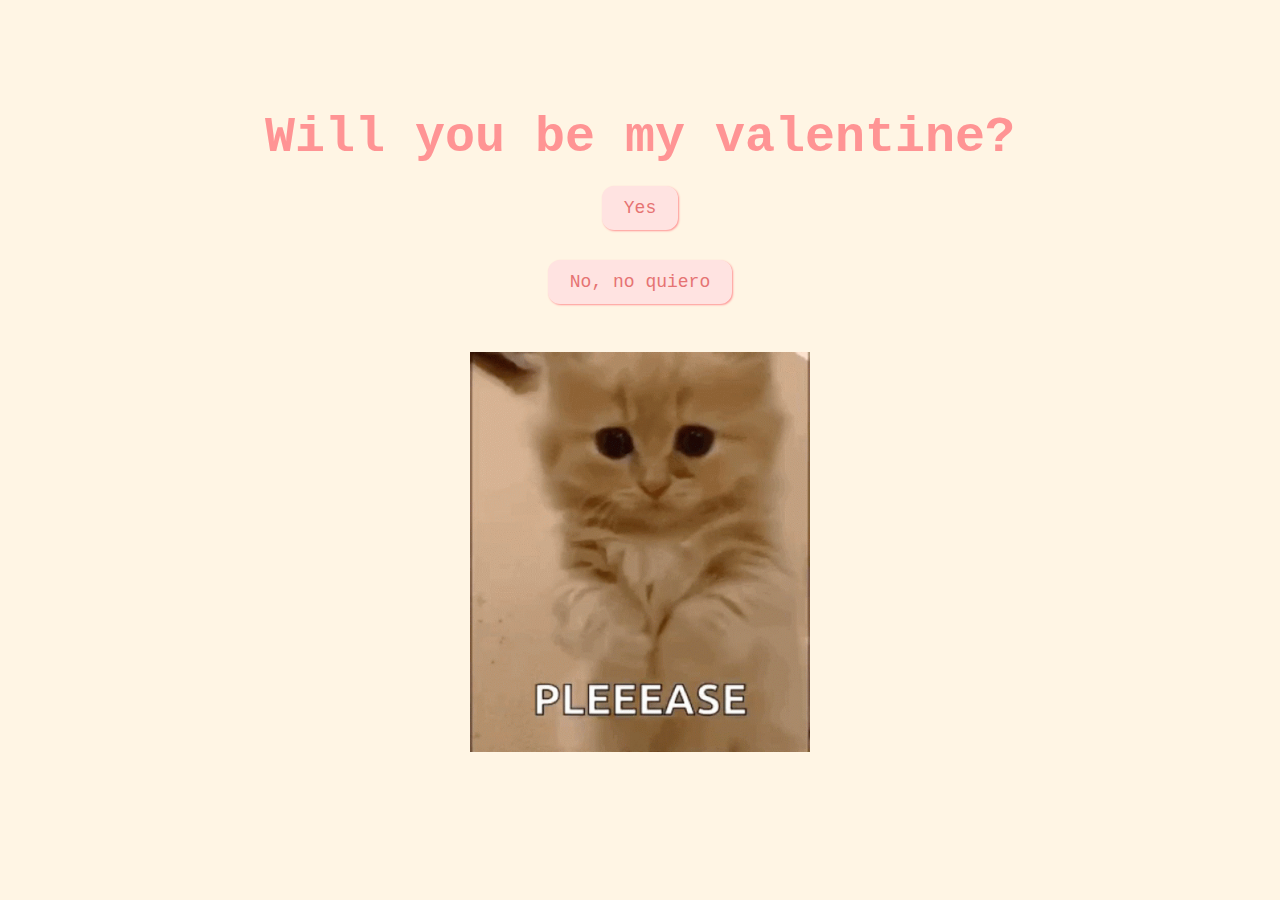
==== index.html @ 39ab2339 "subir archivos iniciales" ====
<!DOCTYPE html>
<html lang="en">
  <head>
    <meta charset="UTF-8" />
    <meta name="viewport" content="width=device-width, initial-scale=1.0" />
    <title>Be My Valentine</title>
    <link rel="stylesheet" href="css/valentine.css" />
  </head>
  <body>
    <div id="valentineQuestion"><b>Will you be my valentine?</b></div>
    <button class="answerButton" onclick="location.href='thankyou.html'">
      Yes
    </button>
    <button class="answerButton" id="noButton">No, no quiero</button>
    <br />
    <img src="cat.gif" alt="cat asking question" class="responsive" />

    <script>
      document
        .getElementById("noButton")
        .addEventListener("click", function () {
          var yesButton = document.querySelector(
            'button[onclick*="thankyou.html"]'
          );
          var currentFontSize = parseInt(
            window.getComputedStyle(yesButton).fontSize
          );
          yesButton.style.fontSize = currentFontSize + 10 + "px"; // Increase font size by 5px
        });
    </script>
  </body>
</html>
---- css/valentine.css ----
body {
  text-align: center;
  margin-top: 30px;
  font-family: "Courier";
  background-color: #fff5e4;
  color: #ff9494;
  height: 90vh;
  display: flex;
  flex-direction: column;
  justify-content: center;
  align-items: center;
}

img {
  height: 400px;
  width: auto;
  padding: 10px;
}

#valentineQuestion {
  font-size: 50px;
  margin-bottom: 10px;
}
.answerButton {
  padding: 10px 20px;
  font-size: 18px;
  cursor: pointer;
  margin: 10px;
  font-family: "courier";
  margin-bottom: 20px;
  background-color: #ffe3e1;
  color: #e67373;
  border-radius: 12px;
  border: 2px solid #ffe3e1;
  box-shadow: 1px 1px 2px #ff9494;
  transition: 0.3s;
}

.answerButton:hover {
  background-color: #ff9494;
  color: #ffe3e1;
  border: 2px solid #ff9494;
  box-shadow: 1px 1px 2px #ffe3e1;
}
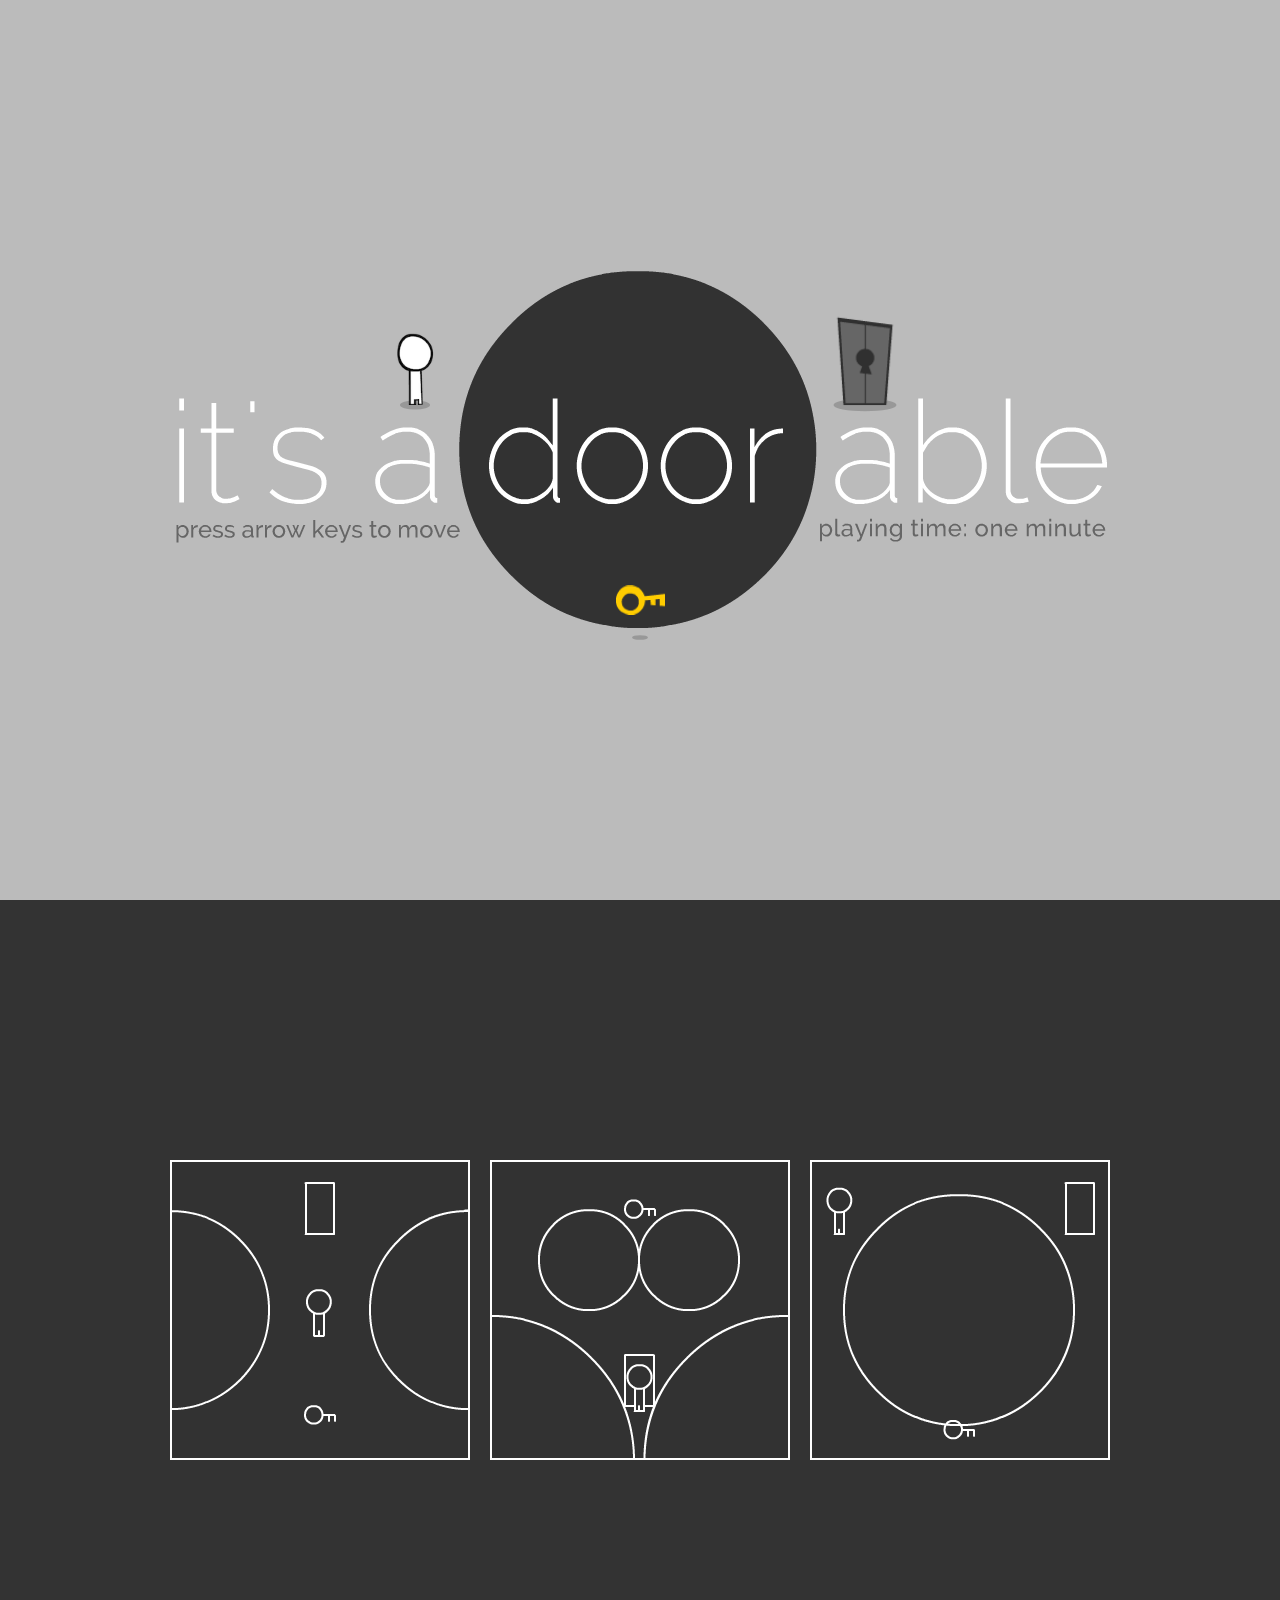
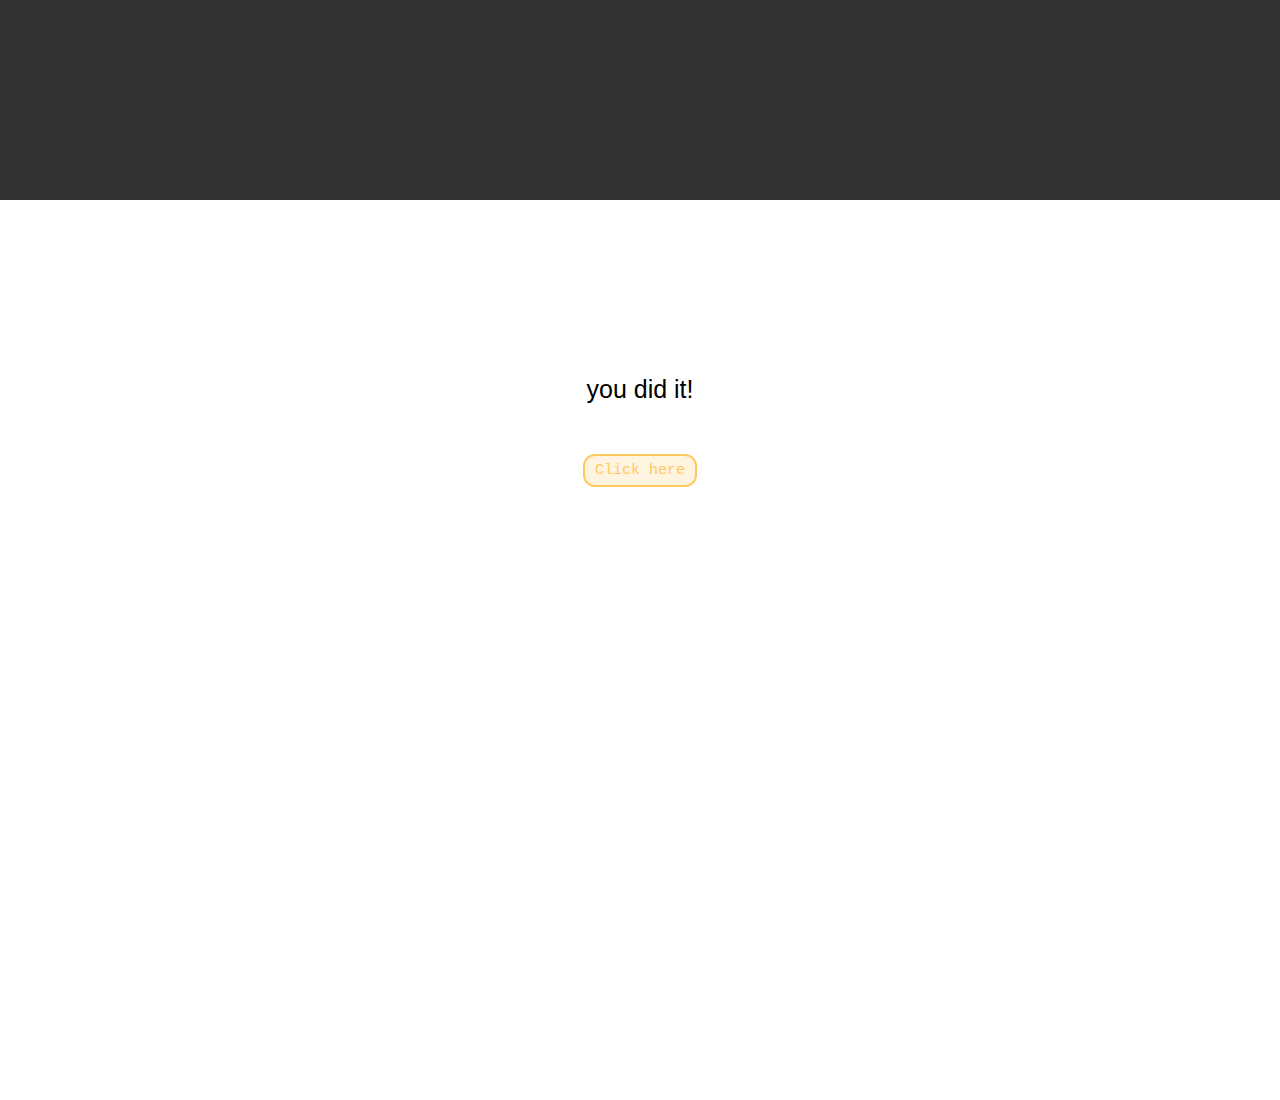
==== commit 3a87fa9f: "integracion juego" ====
--- a/index.html
+++ b/index.html
@@ -1,32 +1,112 @@
-<!DOCTYPE html>
-<html lang="en">
-  <head>
-    <meta charset="UTF-8" />
-    <meta name="viewport" content="width=device-width, initial-scale=1.0" />
-    <title>Be My Valentine</title>
-    <link rel="stylesheet" href="css/valentine.css" />
-  </head>
-  <body>
-    <div id="valentineQuestion"><b>Will you be my valentine?</b></div>
-    <button class="answerButton" onclick="location.href='thankyou.html'">
-      Yes
-    </button>
-    <button class="answerButton" id="noButton">No, no quiero</button>
-    <br />
-    <img src="cat.gif" alt="cat asking question" class="responsive" />
+<!doctype>
+<html>
+<head>
 
-    <script>
-      document
-        .getElementById("noButton")
-        .addEventListener("click", function () {
-          var yesButton = document.querySelector(
-            'button[onclick*="thankyou.html"]'
-          );
-          var currentFontSize = parseInt(
-            window.getComputedStyle(yesButton).fontSize
-          );
-          yesButton.style.fontSize = currentFontSize + 10 + "px"; // Increase font size by 5px
-        });
-    </script>
-  </body>
+	<!-- Place this data between the <head> tags of your website -->
+	<title>it's a(door)able</title>
+	<meta name="description" content="a one-minute minigame."/>
+	<link rel="icon" type="image/png" href="favicon.png">
+
+	<!-- Schema.org markup for Google+ -->
+	<meta itemprop="name" content="it's a(door)able">
+	<meta itemprop="description" content="a one-minute minigame.">
+	<meta itemprop="image" content="http://ncase.me/door/thumbnail.png">
+
+	<!-- Open Graph data -->
+	<meta property="og:title" content="it's a(door)able">
+	<meta property="og:type" content="website">
+	<meta property="og:url" content="http://ncase.me/door/">
+	<meta property="og:image" content="http://ncase.me/door/thumbnail.png">
+	<meta property="og:description" content="a one-minute minigame.">
+	<meta property="og:site_name" content="it's a(door)able">
+
+	<!-- Style -->
+	<link rel="stylesheet" type="text/css" href="css/index.css"> 
+	<style>
+		.noVisible {
+			display: none;
+			visibility: hidden;
+			opacity: 0;
+		}
+		.endText{
+			font-size: 40px;
+			color: #FFC961;
+			text-align: center;
+			margin-top: 20px;
+			margin-bottom: 80px;
+		}
+		.botonPedirCita{
+			padding: 6px 10px;
+			font-size: 15px;
+			cursor: pointer;
+			margin: 10px;
+			margin-top: 50px;
+			font-family: "courier";
+			margin-bottom: 10px;
+			background-color: #fff4e0;
+			color: #FFC961;
+			border-radius: 12px;
+			border: 2px solid #FFC961;
+			transition: 0.3s;
+		}
+		
+		.botonPedirCita:hover{
+			background-color: #FFC961;
+			color: #FFC961;
+  			border: 2px solid #FFC961;
+		}
+	</style>
+</head>
+<body>
+
+	<div id="loading"><div>LOADING</div></div>
+
+	<div id="whole_container">
+
+		<!--span style="display:none"-->
+		<div id="screen_one">
+			<canvas id="canvas_intro"></canvas>
+		</div>
+
+		<div id="screen_two">
+			<div id="canvas_container">
+
+				<canvas id="canvas_1" width="300" height="380"></canvas>
+				<canvas id="canvas_2" width="300" height="380"></canvas>
+				<canvas id="canvas_3" width="300" height="380" style="margin:0"></canvas>
+				
+				<div id="valentines_text"></div>
+				<div id="rewind_text">rewinding...</div>
+				<div id="replay_text">playing back...</div>
+
+			</div>
+		</div>
+		<!--/span-->
+			
+		<div id="screen_three">
+
+			
+
+			<div id="end_container">
+				
+				<div id="end_text">you did it!</div>
+				<div class="noVisible">
+					<input id="your_message" placeholder="(enter lovely message)"></input>
+					<input id="your_link" readonly></input>
+				</div>
+				<button class="botonPedirCita" id="continuarCita" onclick="location.href='comienzo.html'">Click here</button>
+			</div>
+		</div>
+		
+	</div>
+</body>
 </html>
+
+<script src="js/Key.js"></script>
+<script src="js/game.js"></script>
+<script src="js/popup.js"></script>
+<script src="js/soundjs-0.6.0.min.js"></script>
+
+<script>
+//STAGE = 4;
+</script>--- a/css/index.css
+++ b/css/index.css
@@ -0,0 +1,221 @@
+body{
+	margin:0;
+
+	font-family: Helvetica, Arial, sans-serif;
+	font-weight: 100;
+
+	overflow: hidden;
+
+}
+canvas{
+	float:left;
+	margin-right: 20px;
+}
+#whole_container{
+	position: absolute;
+	width: 100%; height: 100%;
+	top:0px;
+	-webkit-transition: top 1s ease-in-out;
+	-moz-transition: top 1s ease-in-out;
+	-ms-transition: top 1s ease-in-out;
+	transition: top 1s ease-in-out;
+}
+#screen_one, #screen_two, #screen_three{
+	width:100%; height:100%;
+	position: relative;
+}
+#screen_one{
+	background-color: #bbb;
+	background-image: url(intro.png);
+	background-repeat: no-repeat;
+	background-position: 50% 50%;
+}
+#screen_two{
+	background:#333;
+}
+#screen_three{
+	background:#fff;
+
+}
+#canvas_container{
+	width:940px;
+	height:380px;
+	position: absolute;
+	margin:auto;
+	top:0; left:0; right:0; bottom:0;
+	background-image: url(levels_bg.png);
+	background-repeat: no-repeat;
+}
+
+#valentines_text, #rewind_text, #replay_text{
+	display: none;
+	position: absolute;
+	bottom:0;
+	width:100%;
+	height:50px;
+	color:#666;
+	font-size: 30px;
+	text-align: center;
+	letter-spacing: 0px;
+
+	-webkit-transition: letter-spacing 5s ease-out;
+	-moz-transition: letter-spacing 5s ease-out;
+	-ms-transition: letter-spacing 5s ease-out;
+	transition: letter-spacing 5s ease-out;
+
+}
+#rewind_text, #replay_text{
+	color: #ccc;
+	letter-spacing: 2px;
+	/*text-align: left;*/
+}
+#end_container{
+	width: 800px;
+	height: 550px;
+	margin: auto;
+	position: absolute;
+	top: 0;
+	bottom: 0;
+	left: 0;
+	right: 0;
+	font-size: 25px;
+
+	text-align: center;
+}
+#support{
+	font-size: 30px;
+	color:#fff;
+	background:#ff7f29;
+	padding: 10px;
+	width:320px;
+	border-radius: 10px;
+	margin: 10px auto;
+	cursor: pointer;
+
+	position: relative;
+	top: 0px;
+
+	text-decoration: none;
+	
+	-webkit-transition: all 0.1s ease-out;
+	-moz-transition: all 0.1s ease-out;
+	-ms-transition: all 0.1s ease-out;
+	transition: all 0.1s ease-out;
+
+}
+#support:hover{
+	background: #ffce87;
+	top: -3px;
+}
+input#your_message{
+	display: block;
+	width: 100%;
+	font-size: 30px;
+	padding: 5px;
+	border: 2px solid #ddd;
+	margin: 5px 0 40px 0;
+
+	color: #666;
+	padding-top: 8px;
+
+	font-family: Helvetica, Arial, sans-serif;
+	font-weight: 100;
+
+	text-align: center;
+}
+input#your_link{
+	display: block;
+	width: 100%;
+	font-size: 15px;
+	padding: 5px;
+	background: #ddd;
+	border:none;
+	margin: 5px 0 40px 0;
+
+	color: #666;
+
+	font-family: Helvetica, Arial, sans-serif;
+	font-weight: 100;
+
+	text-align: center;
+}
+#share{
+	width:330px;
+	margin:5px auto;
+	height:50px;
+	margin-bottom: 30px;
+}
+#share > div{
+	float: left;
+	width: 50px; height: 50px;
+	margin-right: 5px;
+
+	opacity: 0.25;
+	position: relative;
+	top:0;
+	cursor: pointer;
+
+	-webkit-transition: all 0.1s ease-out;
+	-moz-transition: all 0.1s ease-out;
+	-ms-transition: all 0.1s ease-out;
+	transition: all 0.1s ease-out;
+
+}
+#share > div:hover{
+	opacity: 0.7;
+	top:-3px;
+}
+#share_facebook{
+	background: url(../icons/facebook.png);
+}
+#share_twitter{
+	background: url(../icons/twitter.png);
+}
+#share_plus{
+	background: url(../icons/plus.png);
+}
+#share_tumblr{
+	background: url(../icons/tumblr.png);
+}
+#share_reddit{
+	background: url(../icons/reddit.png);
+}
+#share_stumbleupon{
+	background: url(../icons/stumbleupon.png);
+	margin-right: 0px;
+}
+#bottom{
+	font-size: 17px;
+	position: absolute;
+	bottom: 10px;
+	right: 10px;
+	color: #999;
+}
+#bottom a{
+	color: #aaa;
+}
+#bottom a:hover{
+	color: #ccc;
+}
+
+#loading{
+	position: fixed;
+	top:0; left:0;
+
+	width:100%;
+	height: 100%;
+
+	background: #333;
+	color: #fff;
+	font-size: 30px;
+	letter-spacing: 5px;
+	text-align:center;
+
+	z-index: 1;
+}
+#loading > div{
+	position: absolute;
+	margin: auto;
+	top:0; left:0; right:0; bottom:0;
+	width:100%; height:50px;
+}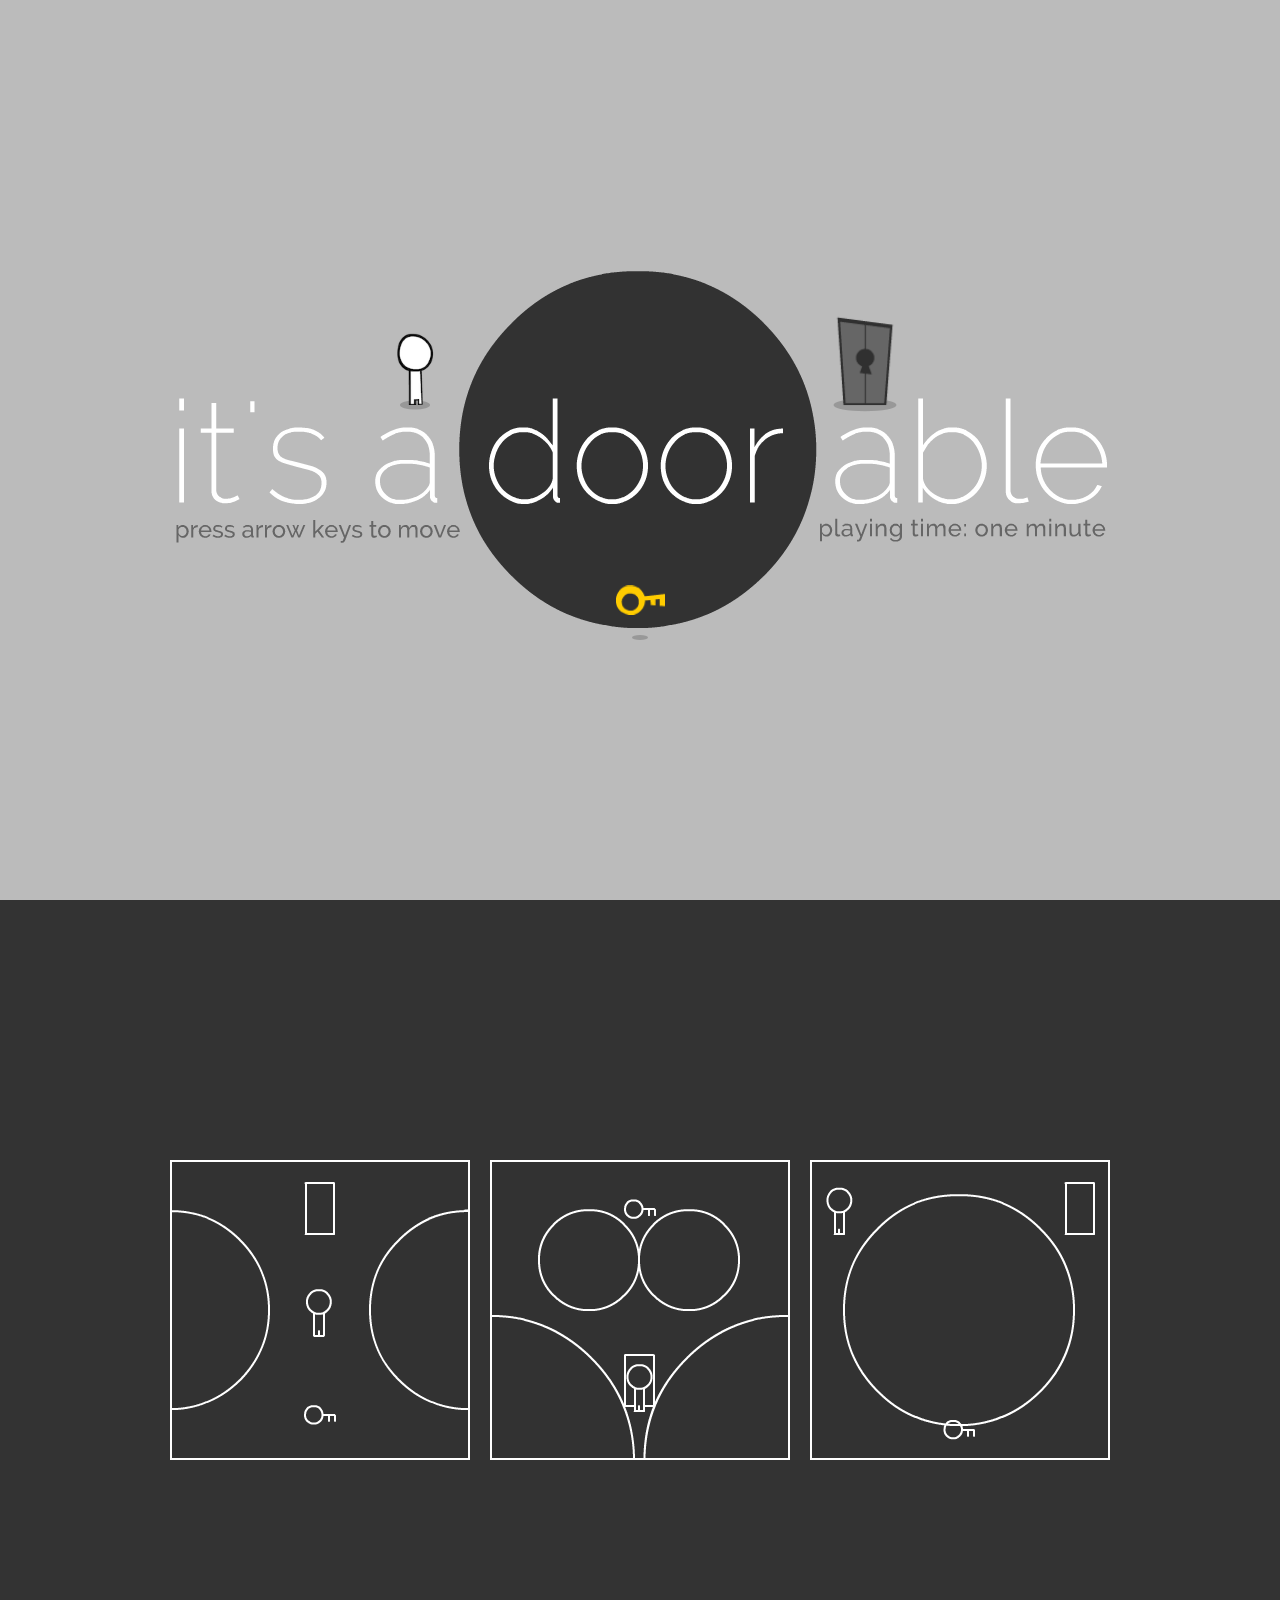
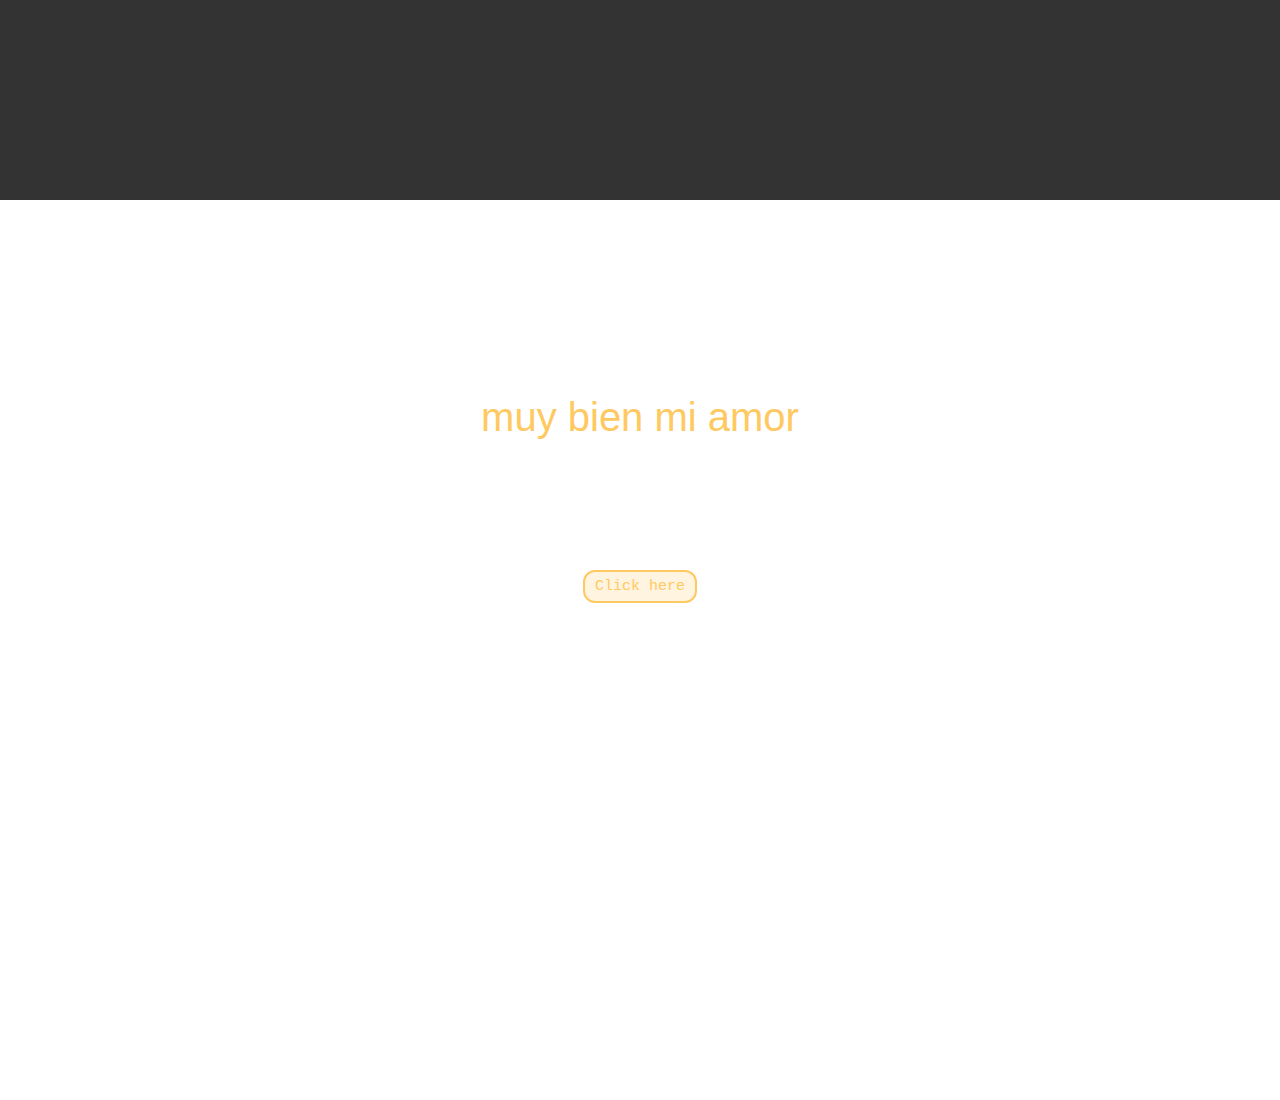
==== commit db4fb553: "final?" ====
--- a/index.html
+++ b/index.html
@@ -89,7 +89,7 @@
 
 			<div id="end_container">
 				
-				<div id="end_text">you did it!</div>
+				<div id="end_text" class="endText">muy bien mi amor</div>
 				<div class="noVisible">
 					<input id="your_message" placeholder="(enter lovely message)"></input>
 					<input id="your_link" readonly></input>
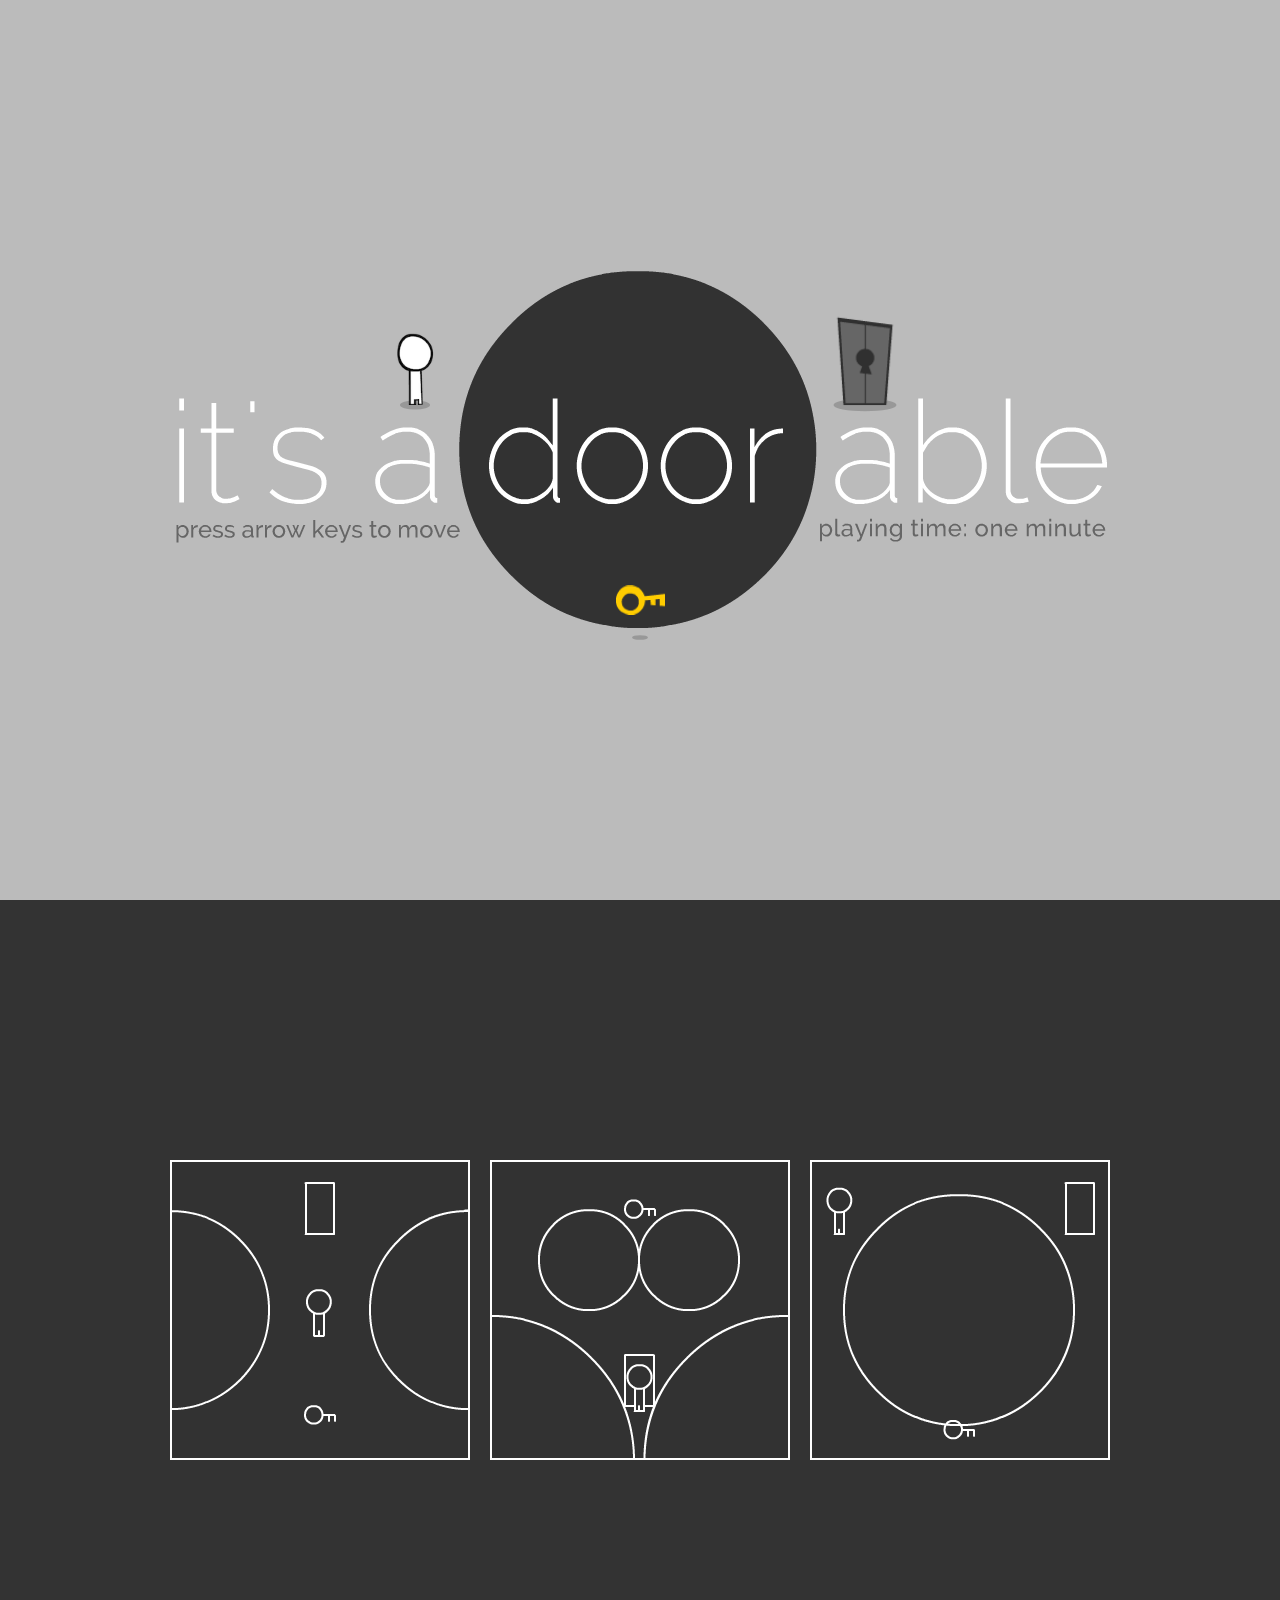
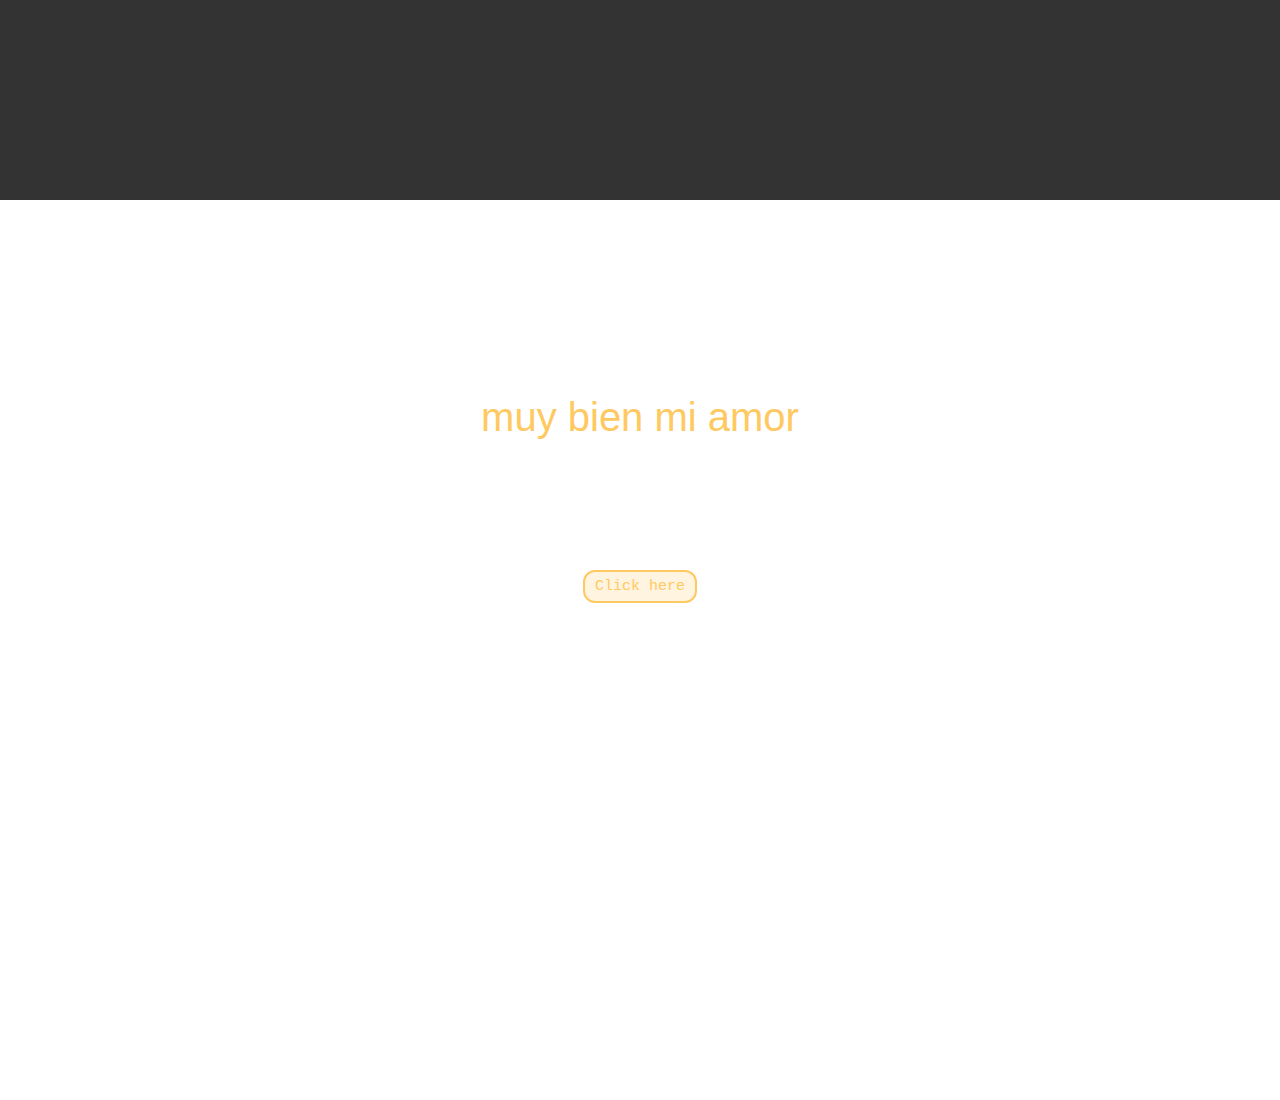
==== commit 661911b3: "arreglo texto" ====
--- a/index.html
+++ b/index.html
@@ -52,7 +52,7 @@
 		
 		.botonPedirCita:hover{
 			background-color: #FFC961;
-			color: #FFC961;
+			color: #ffffff;
   			border: 2px solid #FFC961;
 		}
 	</style>
